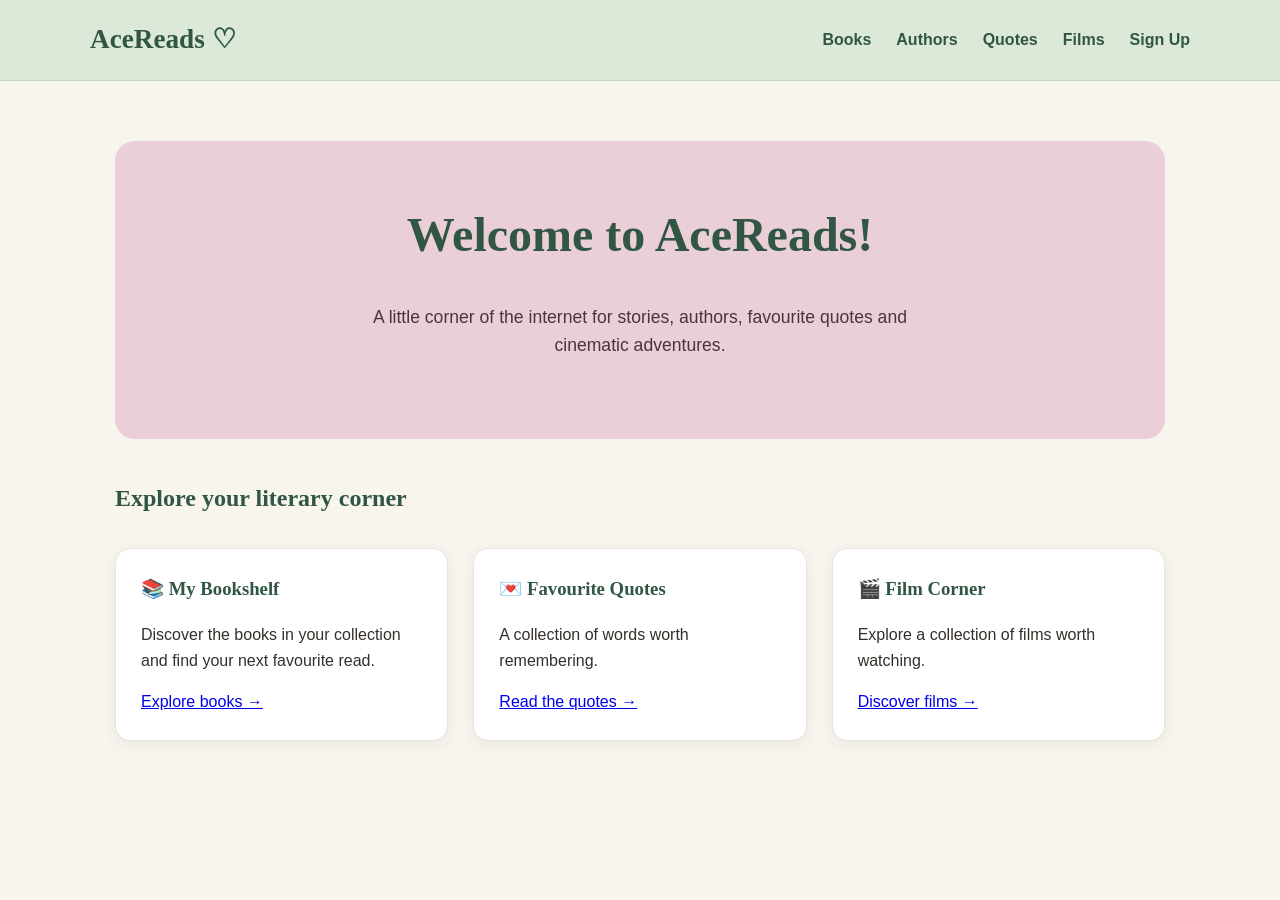
==== templates/index.html @ e2163c2b "Project setup for CD" ====
<!DOCTYPE html>
<html lang="en">
    <head>
        <meta charset="UTF-8">
        <meta name="viewport" content="width=device-width, initial-scale=1.0">
        <title>AceReads | The Literary Corner</title>
        <link rel="stylesheet" href="/static/styles.css">
    </head>
    <body>
        <header class="site-header">
            <nav class="site-nav" aria-label="Main navigation">
                <a href="/" class="logo">AceReads ♡</a>
                <div class="nav-links">
                    <a href="/books">Books</a>
                    <a href="/authors">Authors</a>
                    <a href="/quotes">Quotes</a>
                    <a href="/films">Films</a>
                    <a href="/users/new">Sign Up</a>
                </div>
            </nav>
        </header>

        <main>
            <section class="hero">
                <h1>Welcome to AceReads!</h1>
                <p>A little corner of the internet for
                stories, authors, favourite quotes
                and cinematic adventures.</p>
            </section>
        
            <section aria-labelledby="explore-heading">
                <h2 id="explore-heading">Explore your literary corner</h2>

                <div class="card-grid">
                    <article class="card">
                        <h3>📚 My Bookshelf</h3>
                        <p>Discover the books in your collection and find your next favourite read.</p>
                        <a href="/books">Explore books →</a>
                    </article>
                    <article class="card">
                        <h3>💌 Favourite Quotes</h3>
                        <p>A collection of words worth remembering.</p>
                        <a href="/quotes">Read the quotes →</a>
                    </article>
                    <article class="card">
                        <h3>🎬 Film Corner</h3>
                        <p>Explore a collection of films worth watching.</p>
                        <a href="/films">Discover films →</a>
                    </article>
                </div>
            </section>
        </main>
    </body>
</html>
---- static/styles.css ----
/* GLOBAL */

* {
    box-sizing: border-box;
}

body {
    margin: 0;
    font-family: Arial, Helvetica, sans-serif;
    background-color: #F8F5EF;
    color: #342F2A;
    line-height: 1.6;
}

/* HEADINGS */

h1, h2, h3 {
    font-family: Georgia, 'Times New Roman', serif;
    color: #315744;
}

h1 {
    font-size: clamp(2rem, 5vw, 3rem);
    line-height: 1.2;
}

.page-header {
    text-align: center;
    margin: 45px 0 15px;
}

.subtitle {
    color: #625E55;
    font-size: 1rem;
    text-align: center;
    margin-bottom: 35px;
}

/* NAVIGATION */

.site-header {
    background-color: #DCE8D8;
    padding: 18px 30px;
    border-bottom: 1px solid #C5D5C0;
}

.site-nav {
    max-width: 1100px;
    margin: 0 auto;
    display: flex;
    justify-content: space-between;
    align-items: center;
    gap: 20px;
    flex-wrap: wrap;
}

.logo {
    font-family: Georgia, 'Times New Roman', serif;
    font-size: 1.7rem;
    font-weight: bold;
    color: #315744;
    text-decoration: none;
}

.nav-links {
    display: flex;
    gap: 25px;
    flex-wrap: wrap;
}

.nav-links a {
    color: #315744;
    text-decoration: none;
    font-weight: bold;
    transition: color 0.2s ease;
}

.nav-links a:hover {
    color: #8B3F5B;
    text-decoration: underline;
}

/* MAIN */

main {
    max-width: 1100px;
    margin: 0 auto;
    padding: 35px 25px 60px;
}

/* LANDING PAGE */

.hero {
    background-color: #EBCFD8;
    border-radius: 20px;
    padding: 65px 25px;
    text-align: center;
    margin: 25px 0 40px;
}

.hero h1 {
    color: #315744;
    margin-top: 0;
}

.hero p {
    max-width: 550px;
    margin: 15px auto;
    color: #49353D;
    font-size: 1.1rem;
}

/* CONTENT CARDS */

.card-grid {
    display: grid;
    grid-template-columns: repeat(
        auto-fit,
        minmax(220px, 1fr)
    );
    gap: 25px;
    margin-top: 30px;
}

.card {
    background-color: #FFFFFF;
    border-radius: 15px;
    padding: 25px;
    box-shadow: 0 4px 15px rgba(52, 47, 42, 0.07);
    border: 1px solid #E9E4DA;
    transition: transform 0.2s ease,
                box-shadow 0.2s ease;
}

.card:hover {
    transform: translateY(-4px);
    box-shadow: 0 8px 20px rgba(52, 47, 42, 0.12);
}

.card h2,
.card h3 {
    margin-top: 0;
}

/* LISTS */

.content-list {
    list-style: none;
    padding: 0;
    display: grid;
    grid-template-columns: repeat(
        auto-fit,
        minmax(240px, 1fr)
    );
    gap: 18px;
}

.content-list li {
    background-color: #FFFFFF;
    border-left: 5px solid #D49AAD;
    border-radius: 10px;
    padding: 20px;
    box-shadow: 0 3px 10px rgba(52, 47, 42, 0.05);
}

/* FORMS */

.form {
    max-width: 500px;
    margin: 45px auto 0;
    padding: 30px;
    background-color: #E5EDE1;
    border-radius: 15px;
}

.form h2 {
    margin-top: 0;
}

.form label {
    display: block;
    margin: 15px 0 5px;
    font-weight: bold;
    color: #315744;
}

.form input {
    width: 100%;
    padding: 12px;
    border: 1px solid #8A9B85;
    border-radius: 7px;
    font-size: 1rem;
    background-color: #FFFFFF;
    color: #342F2A;
}

.form button {
    margin-top: 20px;
    padding: 12px 25px;
    border: none;
    border-radius: 8px;
    background-color: #315744;
    color: #FFFFFF;
    font-size: 1rem;
    font-weight: bold;
    cursor: pointer;
}

.form button:hover {
    background-color: #234331;
}

/* ACCESSIBILITY */

/* Visible keyboard focus */

a:focus-visible,
button:focus-visible,
input:focus-visible {
    outline: 3px solid #8B3F5B;
    outline-offset: 4px;
}

/* Don't force animations on people
   who prefer reduced motion */

@media (prefers-reduced-motion: reduce) {
    *,
    *::before,
    *::after {
        transition-duration: 0.01ms !important;
        animation-duration: 0.01ms !important;
        scroll-behavior: auto !important;
    }
}
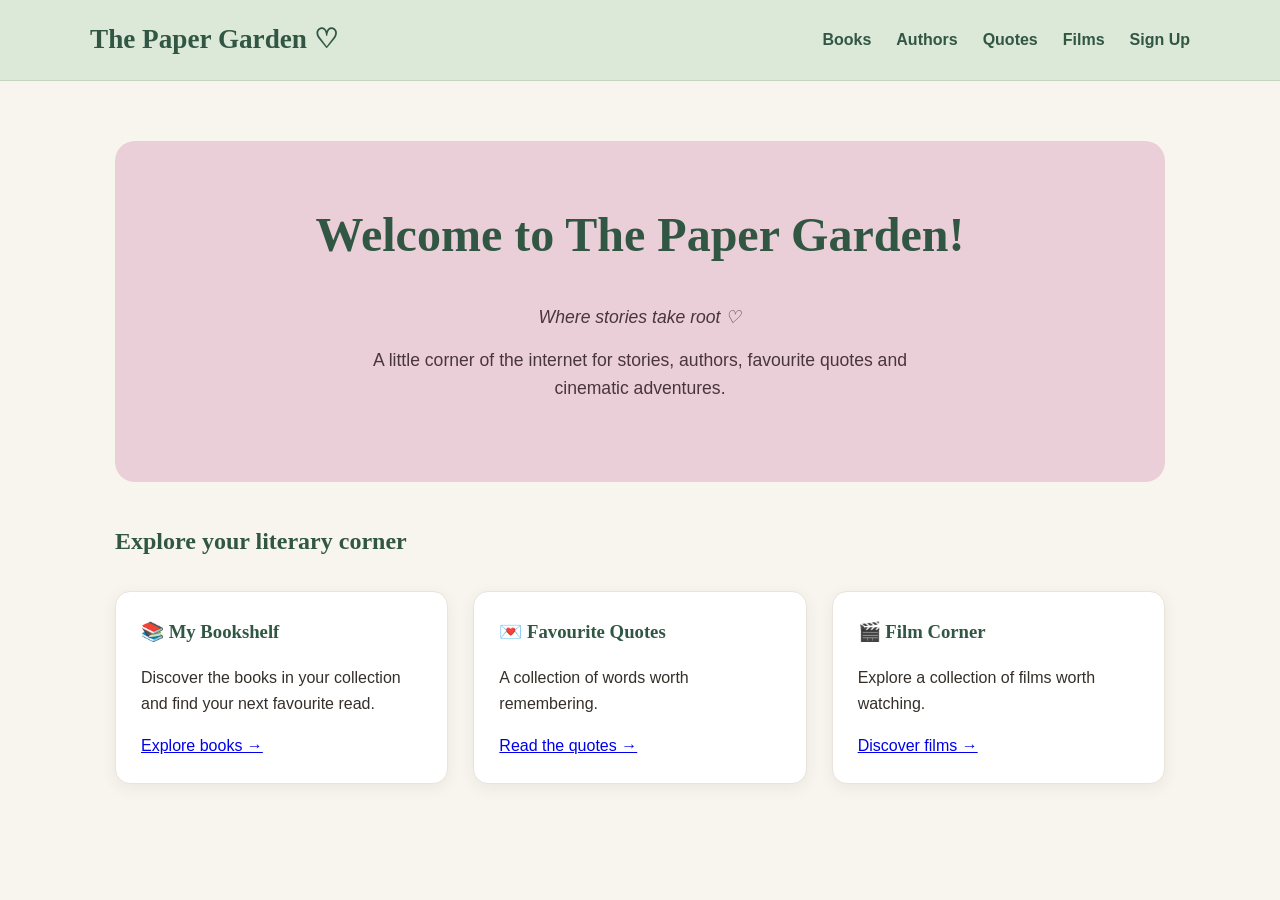
==== commit d2987731: "Fixed workflow issue" ====
--- a/templates/index.html
+++ b/templates/index.html
@@ -3,13 +3,13 @@
     <head>
         <meta charset="UTF-8">
         <meta name="viewport" content="width=device-width, initial-scale=1.0">
-        <title>AceReads | The Literary Corner</title>
+        <title>The Paper Garden | The Literary Corner</title>
         <link rel="stylesheet" href="/static/styles.css">
     </head>
     <body>
         <header class="site-header">
             <nav class="site-nav" aria-label="Main navigation">
-                <a href="/" class="logo">AceReads ♡</a>
+                <a href="/" class="logo">The Paper Garden ♡</a>
                 <div class="nav-links">
                     <a href="/books">Books</a>
                     <a href="/authors">Authors</a>
@@ -22,7 +22,8 @@
 
         <main>
             <section class="hero">
-                <h1>Welcome to AceReads!</h1>
+                <h1>Welcome to The Paper Garden!</h1>
+                <p class="subtitle">Where stories take root ♡</p>
                 <p>A little corner of the internet for
                 stories, authors, favourite quotes
                 and cinematic adventures.</p>
--- a/static/styles.css
+++ b/static/styles.css
@@ -32,6 +32,7 @@
 .subtitle {
     color: #625E55;
     font-size: 1rem;
+    font-style: italic;
     text-align: center;
     margin-bottom: 35px;
 }
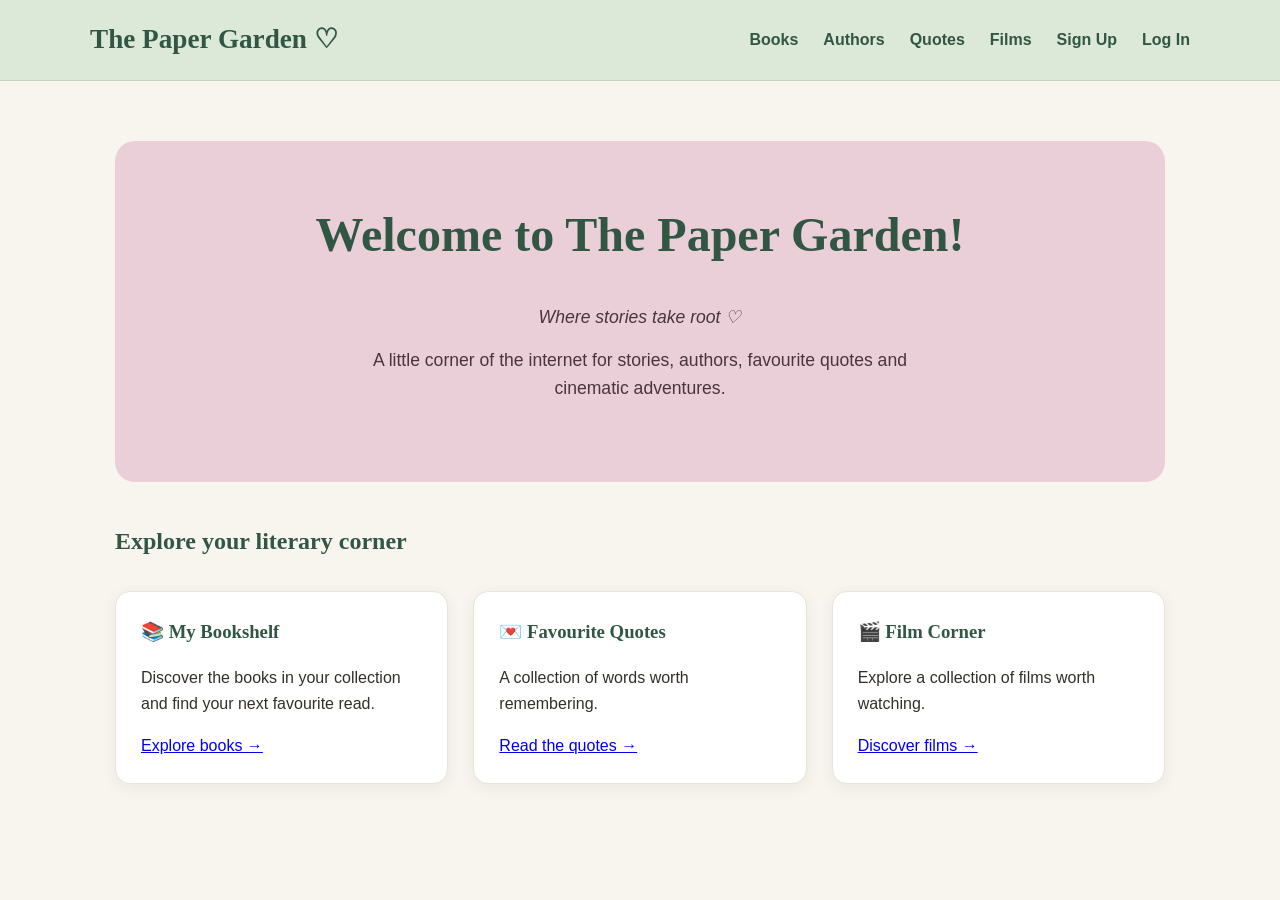
==== commit 156a8a05: "Add auth" ====
--- a/templates/index.html
+++ b/templates/index.html
@@ -16,6 +16,7 @@
                     <a href="/quotes">Quotes</a>
                     <a href="/films">Films</a>
                     <a href="/users/new">Sign Up</a>
+                    <a href="/sessions/new">Log In</a>
                 </div>
             </nav>
         </header>
